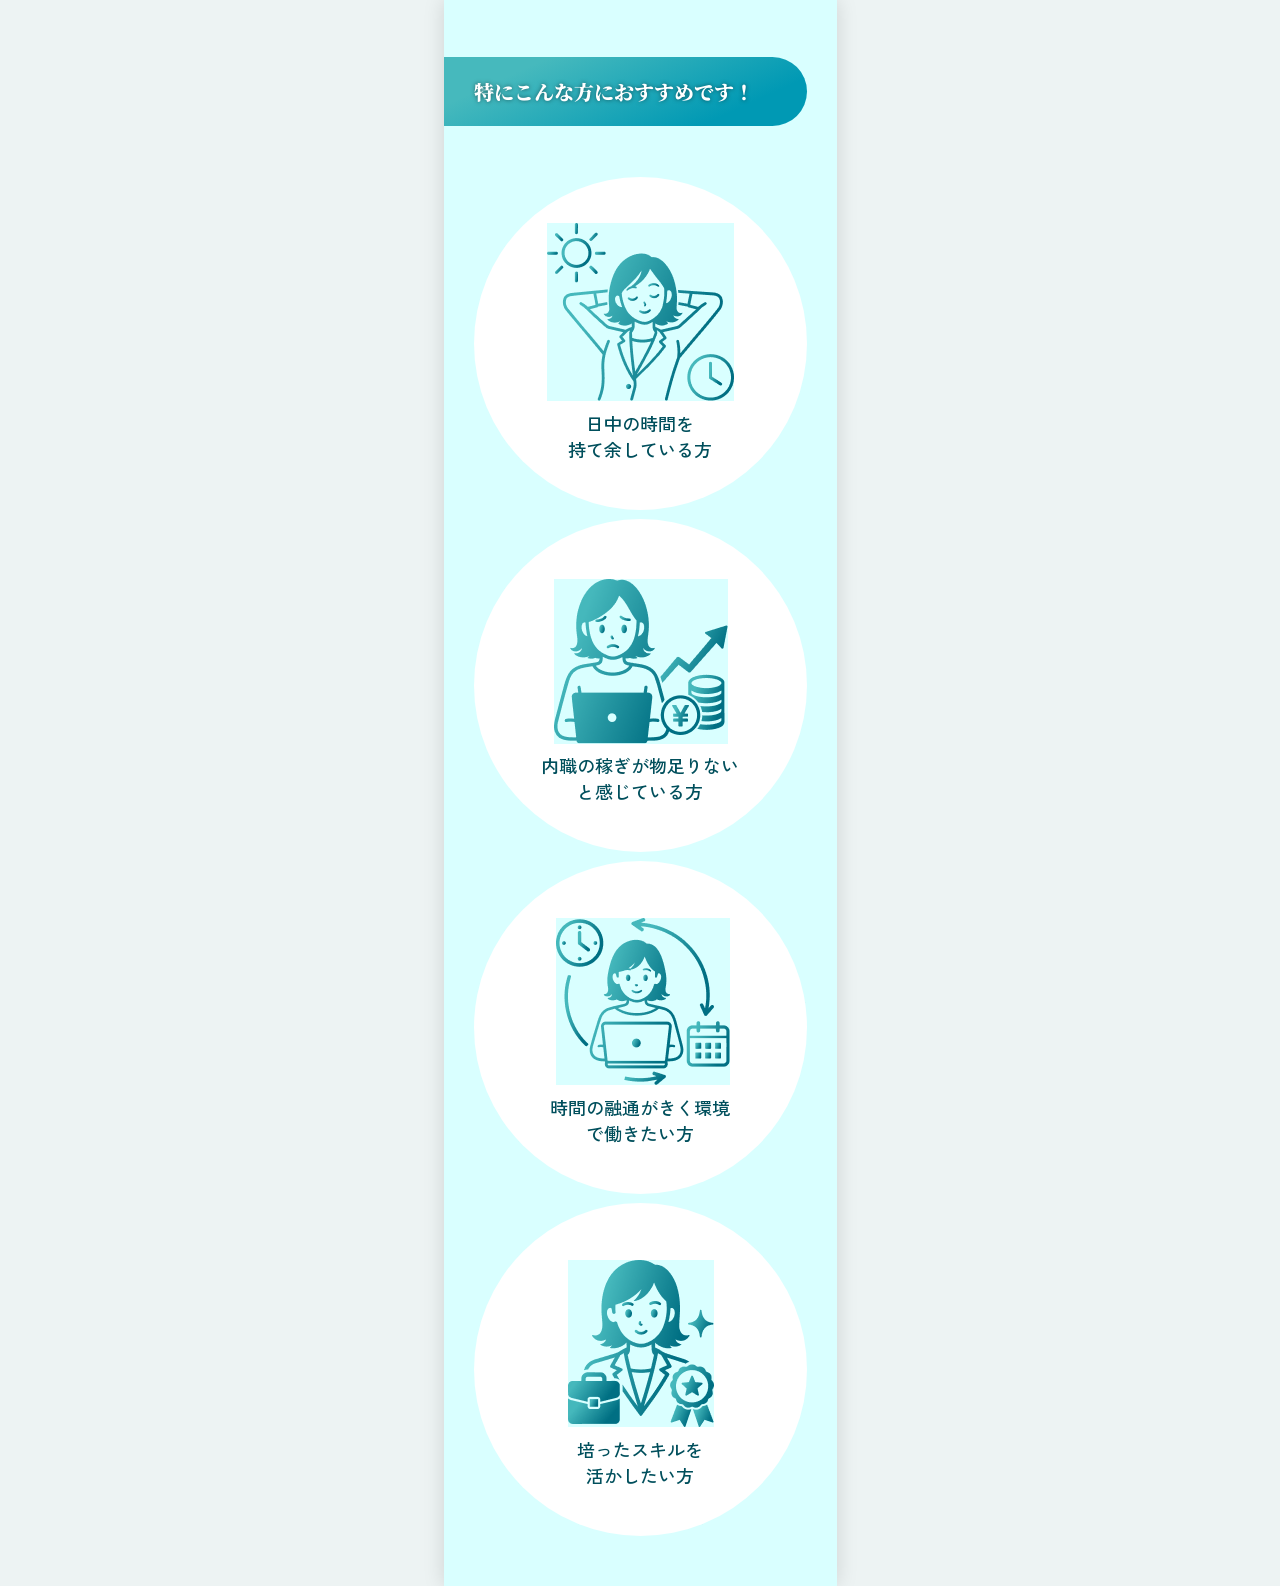
==== qa-preview.html @ c824bac7 "Add isolated visual QA preview" ====
<!doctype html>
<html lang="ja">
<head>
  <meta charset="utf-8">
  <meta name="viewport" content="width=device-width, initial-scale=1">
  <link rel="preconnect" href="https://fonts.googleapis.com">
  <link rel="preconnect" href="https://fonts.gstatic.com" crossorigin>
  <link href="https://fonts.googleapis.com/css2?family=Inter:wght@500;700&family=Noto+Serif+JP:wght@700;900&family=Zen+Kaku+Gothic+New:wght@500;700&display=swap" rel="stylesheet">
  <link rel="stylesheet" href="styles.css">
  <link rel="stylesheet" href="figma-overrides.css">
  <link rel="stylesheet" href="scroll-fix.css">
  <link rel="stylesheet" href="figma-sections.css">
  <link rel="stylesheet" href="figma-remaining.css?v=1771f45">
</head>
<body>
  <main id="qa" class="page"></main>
  <script>
    const key = new URLSearchParams(location.search).get('section') || 'recommend';
    const selectors = { recommend: '.recommend', thanks: '.thanks', requirements: '.requirements' };
    fetch('index.html?v=21c0fcc').then(r => r.text()).then(html => {
      const doc = new DOMParser().parseFromString(html, 'text/html');
      const section = doc.querySelector(selectors[key]);
      if (section) document.querySelector('#qa').append(section);
    });
  </script>
</body>
</html>
---- styles.css ----
:root{--teal:#1dcece;--deep:#004f5c;--aqua:#d9ffff;--gold:#dbA100}*{box-sizing:border-box}html,body{margin:0;background:#edf3f3;color:#3f3f3f;font-family:'Zen Kaku Gothic New',sans-serif}.page{width:min(100%,393px);margin:auto;background:white;overflow:hidden}.header{height:70px;padding:11px 14px 11px 20px;display:flex;gap:11px;align-items:center;background:linear-gradient(145deg,#46b9bd,#0099b4)}.logo{width:224px;height:48px;object-fit:contain}.phone{width:124px;height:46px;display:grid;place-items:center;background:white;border-radius:12px;box-shadow:1px 2px #004f5c,0 0 4px #0008;color:#111;text-decoration:none;font-size:20px}.hero{height:531px;position:relative;background:#dafff5}.hero-photo{position:absolute;width:602px;height:401px;left:50%;transform:translateX(-50%);object-fit:cover}.hero:after{content:"";position:absolute;inset:260px 0 120px;background:linear-gradient(transparent,#fff)}.hero-copy{position:absolute;z-index:1;top:160px;left:0;width:315px;padding:67px 0 0 30px;background:linear-gradient(90deg,#ffffffc9,#fff0);font:900 31px/1.35 'Noto Serif JP';color:var(--teal);text-shadow:1px 1px white}.hero-copy span{display:block}.hero-copy strong{display:block;width:342px;margin:8px 0 0 -58px;padding:3px 0 5px 58px;font-size:25px;line-height:1.45;background:linear-gradient(105deg,#ffd86d,#ffbb00,#dba100,#ffbb00,#ffd86d);color:var(--teal)}.badges{position:absolute;z-index:2;left:18px;bottom:24px;display:flex;gap:11px}.badges b{width:112px;height:112px;border-radius:50%;display:grid;place-items:center;text-align:center;background:linear-gradient(135deg,#46b9bd,#0099b4);border:3px solid white;box-shadow:0 0 5px #0005;color:white;font:900 19px/1.4 'Noto Serif JP'}.photo-section{position:relative;color:white;text-align:center;background-size:cover;background-position:center}.photo-section:before{content:"";position:absolute;inset:0;background:#1dcece30}.intro{height:320px;background-image:linear-gradient(#0001,#004f5ca8),url('assets/intro.jpg');padding-top:68px}.light-title{position:relative;font:900 20px/1.45 'Noto Serif JP';color:#ffc83d;text-shadow:0 0 6px white}.intro p{position:relative;width:313px;margin:16px auto;font-size:16px;line-height:1.45;text-shadow:0 0 4px #000}.section-lines{position:relative;background-color:white;background-image:linear-gradient(30deg,transparent 45%,#1dcece14 46%,transparent 64%)}.income{height:762px;padding-top:64px}.ribbon{width:363px;margin:0 0 45px;padding:6px 30px 7px;border-radius:0 100px 100px 0;background:linear-gradient(145deg,#46b9bd,#0099b4);color:white;font:900 20px/1.45 'Noto Serif JP';text-shadow:0 0 4px #0008}.card{position:relative;width:333px;margin:auto;border-radius:10px;background:white;box-shadow:0 0 5px #0006}.card small{position:absolute;top:-13px;left:111px;width:111px;height:26px;border-radius:10px;background:white;box-shadow:0 0 4px #0005;color:#007083;font-weight:700;font-size:16px;display:grid;place-items:center}.example{height:184px;padding:39px 15px 18px;text-align:center;color:var(--deep)}.example p{margin:0 0 7px}.example div{font-weight:700;line-height:1.65}.example strong{font:700 24px sans-serif;background:linear-gradient(#dba100,#f5ca53,#dba100);background-clip:text;color:transparent}.example em{font-style:normal}.center{text-align:center;line-height:1.45}.income>.center{margin:24px auto 39px}.schedule{height:184px;padding:24px 20px}.schedule dl{display:grid;grid-template-columns:55px 1fr;margin:0;color:var(--deep);line-height:32px}.schedule dt{font-weight:700;font-size:18px}.schedule dd{margin:0;font-size:14px;border-left:3px solid var(--teal);padding-left:15px}.target{height:540px;padding-top:61px;background-color:var(--aqua)}.target .ribbon{margin-bottom:30px}.target>.center{width:333px;font-size:15px}.target strong{color:#008ca2}.checklist{height:160px;margin-top:22px;padding:18px 25px;list-style:none;color:#007083}.checklist li{position:relative;padding-left:27px;margin:4px 0;font-size:14px;line-height:1.45}.checklist li:before{content:'☑';position:absolute;left:0;color:#f0ad19;font-size:20px}.target .note{font-size:14px}.recommend{height:1586px;padding-top:57px;background:linear-gradient(#e2ffff,#cfffff)}.recommend .ribbon{margin-bottom:50px}.recommend-list article{width:333px;height:333px;margin:0 auto 9px;border:1px solid #91dddd;border-radius:50%;background:#fff;text-align:center;padding-top:44px}.line-icon{height:180px;color:#00aeba;font:700 88px/1 sans-serif;display:flex;align-items:center;justify-content:center}.line-icon span{font-size:70px;margin-left:-15px}.recommend h3{margin:5px 0;color:var(--deep);font-size:18px;line-height:1.45}.thanks{height:253px;background-image:linear-gradient(#004f5c66,#004f5c66),url('assets/thanks.jpg');padding-top:84px}.requirements{padding:42px 16px 80px}.requirements>h2{text-align:center;color:var(--deep);font:700 24px 'Noto Serif JP';margin:0 0 25px}.requirements-card{border:1px solid #aaa;border-radius:10px;padding:40px 10px 45px}.requirements-card section{padding:0 10px 15px;color:var(--deep);font-size:15px;line-height:1.45}.requirements h3{display:inline-block;margin:0 0 5px;padding:4px 25px;border-radius:40px;background:linear-gradient(145deg,#46b9bd,#0099b4);color:white;font:700 20px 'Noto Serif JP';text-shadow:0 0 2px #0008}.requirements p,.requirements ul{margin:0 0 9px;padding-left:0}.requirements ul{list-style-position:inside}.requirements hr{height:2px;border:0;background:#34bdc5;margin:5px 0 25px}.line-cta{width:273px;height:70px;margin:5px auto 0;border-radius:14px;display:flex;align-items:center;justify-content:center;gap:18px;background:linear-gradient(145deg,#46b9bd,#0099b4);box-shadow:2px 2px 2px #0006;color:white;text-decoration:none;font:900 21px 'Noto Serif JP'}.line-cta span{font-size:15px}footer{height:215px;padding-top:25px;text-align:center;background:linear-gradient(135deg,#46b9bd,#0099b4);color:white;font-size:14px}@media(min-width:394px){.page{box-shadow:0 0 20px #0002}}
---- figma-overrides.css ----
/* Figma 63:371 — accounting staff introduction */
.intro{position:relative;width:393px;height:320px;overflow:hidden;background:#fff;color:#fff;text-align:center;padding:0}
.intro__photo{position:absolute;left:-45px;top:-2px;width:484px;height:322px;object-fit:cover;opacity:.4}
.intro__tint{position:absolute;left:-54px;top:-2px;width:502px;height:322px;background:rgba(29,206,206,.1)}
.intro__flare{position:absolute;left:14px;top:45px;width:365px;height:131px;pointer-events:none}
.intro__flare-glow-wrap{position:absolute;left:-25px;top:-30px;width:421px;height:198px}
.intro__flare-glow{position:absolute;left:-200px;top:-200px;width:821px;height:598px;max-width:none}
.intro__flare-line-wrap{position:absolute;left:0;top:54px;width:365px;height:36px;overflow:hidden;opacity:.8}
.intro__flare-line{display:block;width:365px;height:36px;max-width:none}
.intro__flare-light{position:absolute;left:78px;top:10px;width:206px;height:120px}
.intro__flare-radius{position:absolute;left:65px;top:-11px;width:232px;height:163px;mix-blend-mode:overlay}
.intro__title{position:absolute;z-index:2;left:50%;top:70px;transform:translateX(-50%);width:max-content;margin:0;font-family:'Noto Serif JP',serif;font-size:20px;font-weight:900;line-height:normal;letter-spacing:0;color:#e6a600;text-align:center;-webkit-text-stroke:0;paint-order:normal;text-shadow:none;filter:drop-shadow(0 0 1px rgba(255,255,255,1)) drop-shadow(0 0 2px rgba(255,255,255,.9))}
.intro__title span{display:block;background:linear-gradient(180deg,#ffd86d 0%,#f3b116 34%,#c98200 58%,#ffc42b 78%,#d98f00 100%);background-clip:text;-webkit-background-clip:text;-webkit-text-fill-color:transparent}
.intro p.intro__body{position:absolute;z-index:2;left:50%;top:179px;transform:translateX(-50%);width:313px;margin:0;font-family:'Zen Kaku Gothic New',sans-serif;font-size:16px;font-weight:500;line-height:normal;text-align:center;color:#fff;text-shadow:0 1px 2px rgba(0,68,78,.72)}
.intro:before,.intro:after{content:"";position:absolute;z-index:3;left:0;width:393px;height:35px;pointer-events:none}
.intro:before{top:-1px;background:linear-gradient(to bottom,#fff,rgba(255,255,255,0))}
.intro:after{bottom:0;background:linear-gradient(to bottom,rgba(255,255,255,0),#fff)}
---- scroll-fix.css ----
html,
body {
  min-height: 100%;
  overflow-x: hidden;
  overflow-y: auto;
  overscroll-behavior-y: auto;
  touch-action: pan-y;
}

.page {
  overflow-x: hidden;
  overflow-y: visible;
}
---- figma-sections.css ----
.income,
.target {
  position: relative;
  width: 393px;
  overflow: hidden;
  padding: 0;
}

.income {
  height: 762px;
  background: #fff;
}

.income__stripe {
  position: absolute;
  z-index: 0;
  display: block;
  height: 103px;
  background: linear-gradient(90deg, rgba(29,206,206,.2), rgba(29,206,206,0));
  transform: rotate(-30deg);
  transform-origin: center;
}

.income__stripe--1 { left: -173px; top: 140px; width: 480px; }
.income__stripe--2 { left: -60px; top: 275px; width: 619px; height: 186px; }
.income__stripe--3 { left: -205px; top: 520px; width: 619px; }
.income__stripe--4 { left: 205px; top: 620px; width: 283px; height: 98px; }

.income__glow {
  position: absolute;
  z-index: 0;
  left: 2px;
  top: 333px;
  width: 389px;
  height: 190px;
  max-width: none;
}

.income .ribbon,
.target .ribbon {
  position: absolute;
  z-index: 2;
  left: 0;
  width: 363px;
  height: 69px;
  margin: 0;
  padding: 5px 0 6px 30px;
  border-radius: 0 100px 100px 0;
  background: linear-gradient(155.4deg, #46b9bd 20.658%, #0099b4 79.342%);
  color: #fff;
  font-family: 'Noto Serif JP', serif;
  font-size: 20px;
  font-weight: 900;
  line-height: normal;
  text-align: left;
  text-shadow: 0 0 4px rgba(0,0,0,.5);
}

.income .ribbon { top: 64px; }

.income .card,
.target .card {
  position: absolute;
  z-index: 2;
  left: 30px;
  width: 333px;
  margin: 0;
  border-radius: 10px;
  background: #fff;
  box-shadow: 0 0 4px rgba(0,0,0,.5);
}

.income .card small {
  position: absolute;
  z-index: 3;
  left: 111px;
  top: -13px;
  width: 111px;
  height: 26px;
  border-radius: 10px;
  background: #fff;
  box-shadow: 0 0 4px rgba(0,0,0,.5);
  color: #007083;
  font: 700 16px/26px 'Zen Kaku Gothic New', sans-serif;
  text-align: center;
}

.income .example {
  top: 178px;
  height: 184px;
  padding: 0;
  color: #004f5c;
  text-align: center;
}

.example p { position: absolute; width: 100%; margin: 0; }
.example__lead { top: 42px; font: 500 16px/normal 'Zen Kaku Gothic New', sans-serif; }
.example__formula { top: 79px; font: 700 18px/normal Inter, sans-serif; white-space: nowrap; }
.example__total { top: 119px; font: 700 16px/normal 'Zen Kaku Gothic New', sans-serif; white-space: nowrap; }
.example .gold { background: linear-gradient(166.2deg,#dba100 20.658%,#f5ca53 50.564%,#dba100 79.342%); background-clip: text; -webkit-background-clip: text; color: transparent; -webkit-text-fill-color: transparent; }
.example .gold--large { font-family: Inter, sans-serif; font-size: 24px; font-weight: 700; }
.example .gold--label { font-family: 'Zen Kaku Gothic New', sans-serif; }
.example .operator { margin: 0 4px; color: #004f5c; font-size: 20px; }

.income__copy {
  position: absolute;
  z-index: 2;
  left: 30px;
  top: 389px;
  width: 333px;
  margin: 0;
  color: #3f3f3f;
  font: 500 16px/20px 'Zen Kaku Gothic New', sans-serif;
  text-align: center;
}

.income .schedule {
  top: 509px;
  height: 184px;
  padding: 0;
}

.schedule__timeline {
  position: absolute;
  left: 20px;
  top: 41px;
  width: 7px;
  height: 103px;
}

.income .schedule dl {
  position: absolute;
  left: 37px;
  top: 27px;
  display: grid;
  grid-template-columns: 75px 1fr;
  width: 273px;
  margin: 0;
  color: #004f5c;
  line-height: 34px;
}

.income .schedule dt { font: 700 19px/34px 'Zen Kaku Gothic New', sans-serif; }
.income .schedule dd { margin: 0; padding: 0; border: 0; font: 500 15px/34px 'Zen Kaku Gothic New', sans-serif; white-space: nowrap; }

.target {
  height: 540px;
  background: #d9ffff;
}

.target__glow {
  position: absolute;
  z-index: 0;
  left: 20px;
  top: 87px;
  width: 354px;
  height: 507px;
  max-width: none;
}

.target .ribbon {
  top: 61px;
  padding-top: 20px;
}

.target__intro {
  position: absolute;
  z-index: 2;
  left: 31px;
  top: 165px;
  width: 330px;
  margin: 0;
  color: #3f3f3f;
  font: 500 16px/normal 'Zen Kaku Gothic New', sans-serif;
  text-align: center;
}

.target__intro strong {
  background: linear-gradient(153.3deg,#46b9bd 20.658%,#0099b4 79.342%);
  background-clip: text;
  -webkit-background-clip: text;
  color: transparent;
  -webkit-text-fill-color: transparent;
  font-weight: 700;
}

.target__rule {
  position: absolute;
  z-index: 2;
  left: 50px;
  top: 231px;
  width: 285px;
  height: 2px;
  background: linear-gradient(179deg,#46b9bd 20.658%,#0099b4 79.342%);
}

.target .checklist {
  top: 260px;
  height: 160px;
  padding: 18px 20px 12px 28px;
  list-style: none;
  color: #004f5c;
}

.target .checklist li {
  position: relative;
  min-height: 35px;
  margin: 0 0 1px;
  padding-left: 29px;
  font: 500 15px/normal 'Zen Kaku Gothic New', sans-serif;
}

.target .checklist li::before { content: none; }
.target .checklist img { position: absolute; left: 2px; top: 2px; width: 21px; height: 19px; }

.target .note {
  position: absolute;
  z-index: 2;
  left: 31px;
  top: 446px;
  width: 330px;
  margin: 0;
  color: #3f3f3f;
  font: 500 16px/normal 'Zen Kaku Gothic New', sans-serif;
  text-align: center;
}
---- figma-remaining.css ----
.recommend {
  position: relative;
  width: 393px;
  height: 1586px;
  overflow: hidden;
  padding: 0;
  background: #d9ffff;
}

.recommend .ribbon {
  position: absolute;
  z-index: 2;
  left: 0;
  top: 57px;
  width: 363px;
  height: 69px;
  margin: 0;
  padding: 20px 0 0 30px;
  border-radius: 0 100px 100px 0;
  background: linear-gradient(155.4deg,#46b9bd 20.658%,#0099b4 79.342%);
  color: #fff;
  font: 900 20px/normal 'Noto Serif JP',serif;
  text-align: left;
  text-shadow: 0 0 4px rgba(0,0,0,.5);
}

.recommend-list article {
  position: absolute;
  left: 30px;
  width: 333px;
  height: 333px;
  margin: 0;
  padding: 0;
  border: 0;
  border-radius: 50%;
  background: #fff url('assets/recommend-circle.svg') center/341px 341px no-repeat;
  text-align: center;
}

.recommend-list article:nth-child(1) { top: 177px; }
.recommend-list article:nth-child(2) { top: 519px; }
.recommend-list article:nth-child(3) { top: 861px; }
.recommend-list article:nth-child(4) { top: 1203px; }

.recommend-list article img { position: absolute; object-fit: contain; }
.recommend-list article:nth-child(1) img { left: 73px; top: 46px; width: 187px; height: 178px; }
.recommend-list article:nth-child(2) img { left: 80px; top: 60px; width: 174px; height: 165px; }
.recommend-list article:nth-child(3) img { left: 82px; top: 57px; width: 174px; height: 167px; }
.recommend-list article:nth-child(4) img { left: 94px; top: 57px; width: 146px; height: 167px; }

.recommend-list h3 {
  position: absolute;
  left: 39px;
  top: 233px;
  width: 255px;
  margin: 0;
  color: #004f5c;
  font: 500 18px/normal 'Zen Kaku Gothic New',sans-serif;
  text-align: center;
}

.thanks {
  position: relative;
  width: 393px;
  height: 253px;
  overflow: hidden;
  background: #fff;
}

.thanks__photo { position: absolute; left: -62px; top: 0; width: 518px; height: 253px; object-fit: cover; object-position: bottom; }
.thanks__tint { position: absolute; left: -54px; top: -26px; width: 502px; height: 322px; background: rgba(29,206,206,.1); }
.thanks__flare { position: absolute; left: 14px; top: 61px; width: 365px; height: 131px; pointer-events: none; }
.thanks__glow { position: absolute; left: -212px; top: -224px; width: 821px; height: 598px; max-width: none; }
.thanks__center-glow { position: absolute; left: -132px; top: -187px; width: 821px; height: 598px; max-width: none; }
.thanks__line-wrap { position: absolute; left: 0; top: 54px; width: 365px; height: 36px; overflow: hidden; opacity: .8; }
.thanks__line { display: block; width: 365px; height: 36px; max-width: none; }
.thanks__light { position: absolute; left: 78px; top: 10px; width: 206px; height: 120px; }
.thanks__radius { position: absolute; left: 65px; top: -11px; width: 232px; height: 163px; mix-blend-mode: overlay; }

.thanks__title {
  position: absolute;
  z-index: 2;
  left: 50%;
  top: 86px;
  transform: translateX(-50%);
  width: max-content;
  margin: 0;
  color: #e6a600;
  font: 900 20px/normal 'Noto Serif JP',serif;
  text-align: center;
  filter: drop-shadow(0 0 1px #fff) drop-shadow(0 0 3px rgba(255,255,255,.95));
}

.thanks__title span {
  display: block;
  background: linear-gradient(106.2deg,#ffd86d 10.747%,#ffbb00 23.202%,#dba100 48.49%,#ffbb00 72.269%,#ffd86d 88.498%);
  background-clip: text;
  -webkit-background-clip: text;
  -webkit-text-fill-color: transparent;
}

.thanks::before,
.thanks::after { content: ''; position: absolute; z-index: 3; left: 0; width: 393px; height: 35px; pointer-events: none; }
.thanks::before { top: 0; background: linear-gradient(to bottom,#d9ffff,rgba(217,255,255,0)); }
.thanks::after { bottom: 0; background: linear-gradient(to bottom,rgba(255,255,255,0),#fff); }

footer {
  width: 393px;
  height: 215px;
  padding-top: 25px;
  background: linear-gradient(127.2deg,#46b9bd 20.658%,#0099b4 79.342%);
  color: #fff;
  font: 500 16px/normal Inter,sans-serif;
  text-align: center;
  text-shadow: 0 0 4px rgba(0,0,0,.25);
}

.requirements {
  position: relative;
  width: 393px;
  height: 2402px;
  overflow: hidden;
  padding: 0;
  background: #fff;
}

.requirements > h2 {
  position: absolute;
  left: 0;
  top: 47px;
  width: 393px;
  margin: 0;
  color: #004f5c;
  font: 700 24px/normal 'Noto Serif JP',serif;
  text-align: center;
}

.requirements-card {
  position: absolute;
  left: 16px;
  top: 107px;
  width: 361px;
  height: 2214px;
  padding: 0;
  border: 0;
  border-radius: 20px;
  background: #fff;
  box-shadow: 0 0 2px rgba(0,0,0,.5);
}

.requirements-card > section {
  position: absolute;
  left: 11px;
  width: 339px;
  margin: 0;
  padding: 0 0 0 20px;
  color: #004f5c;
  font: 500 15px/normal 'Zen Kaku Gothic New',sans-serif;
}

.requirements-card > section:nth-of-type(1) { top: 50px; width: 170px; height: 64px; }
.requirements-card > section:nth-of-type(2) { top: 139px; width: 130px; height: 64px; }
.requirements-card > section:nth-of-type(3) { top: 228px; width: 319px; height: 278px; }
.requirements-card > section:nth-of-type(4) { top: 556px; width: 339px; height: 108px; }
.requirements-card > section:nth-of-type(5) { top: 689px; width: 280px; height: 152px; }
.requirements-card > section:nth-of-type(6) { top: 891px; width: 319px; height: 86px; }
.requirements-card > section:nth-of-type(7) { top: 1002px; width: 280px; height: 262px; }
.requirements-card > section:nth-of-type(8) { top: 1289px; width: 280px; height: 108px; }
.requirements-card > section:nth-of-type(9) { top: 1422px; width: 312px; height: 111px; }
.requirements-card > section:nth-of-type(10) { top: 1558px; width: 312px; height: 65px; }
.requirements-card > section:nth-of-type(11) { top: 1673px; width: 339px; height: 262px; }
.requirements-card > section:nth-of-type(12) { top: 1960px; width: 339px; height: 64px; }

.requirements-card h3 {
  display: inline-flex;
  align-items: center;
  justify-content: center;
  height: 37px;
  margin: 0 0 5px;
  padding: 4px 25px;
  border-radius: 37px;
  background: linear-gradient(145.6deg,#46b9bd 20.658%,#0099b4 79.342%);
  color: #fff;
  font: 700 20px/normal 'Noto Serif JP',serif;
  text-shadow: 0 0 2px rgba(0,0,0,.5);
  white-space: nowrap;
}

.requirements-card p,
.requirements-card ul {
  margin: 0;
  padding: 0;
  color: #004f5c;
  font: 500 15px/normal 'Zen Kaku Gothic New',sans-serif;
}

.requirements-card ul { list-style: none; }
.requirements-card li { margin: 0; padding: 0; }
.requirements-card li::before { content: '・'; }
.requirements-card > section:nth-of-type(3) p:last-child { font-size: 12px; }
.requirements-card > section:nth-of-type(9) p,
.requirements-card > section:nth-of-type(10) p { font-size: 16px; }
.requirements-card > section:nth-of-type(9) p,
.requirements-card > section:nth-of-type(10) p { line-height: 23px; }

.requirements-card hr {
  position: absolute;
  left: 11px;
  width: 339px;
  height: 2px;
  margin: 0;
  border: 0;
  background: linear-gradient(90deg,#46b9bd,#0099b4);
}

.requirements-card hr:nth-of-type(1) { top: 531px; }
.requirements-card hr:nth-of-type(2) { top: 866px; }
.requirements-card hr:nth-of-type(3) { top: 1648px; }

.requirements .line-cta {
  position: absolute;
  left: 44px;
  top: 2074px;
  width: 273px;
  height: 70px;
  margin: 0;
  border-radius: 14px;
  background: linear-gradient(148.4deg,#46b9bd 20.658%,#0099b4 79.342%);
  box-shadow: 2px 2px 2px rgba(0,0,0,.5);
  color: #fff;
  font: 900 22px/normal 'Noto Serif JP',serif;
  text-shadow: 0 0 4px rgba(0,0,0,.5);
}

.requirements .line-cta span {
  position: absolute;
  right: 28px;
  top: 23px;
  width: 26px;
  height: 26px;
  overflow: hidden;
  background: url('assets/line-arrow.svg') center/contain no-repeat;
  color: transparent;
  font-size: 0;
}
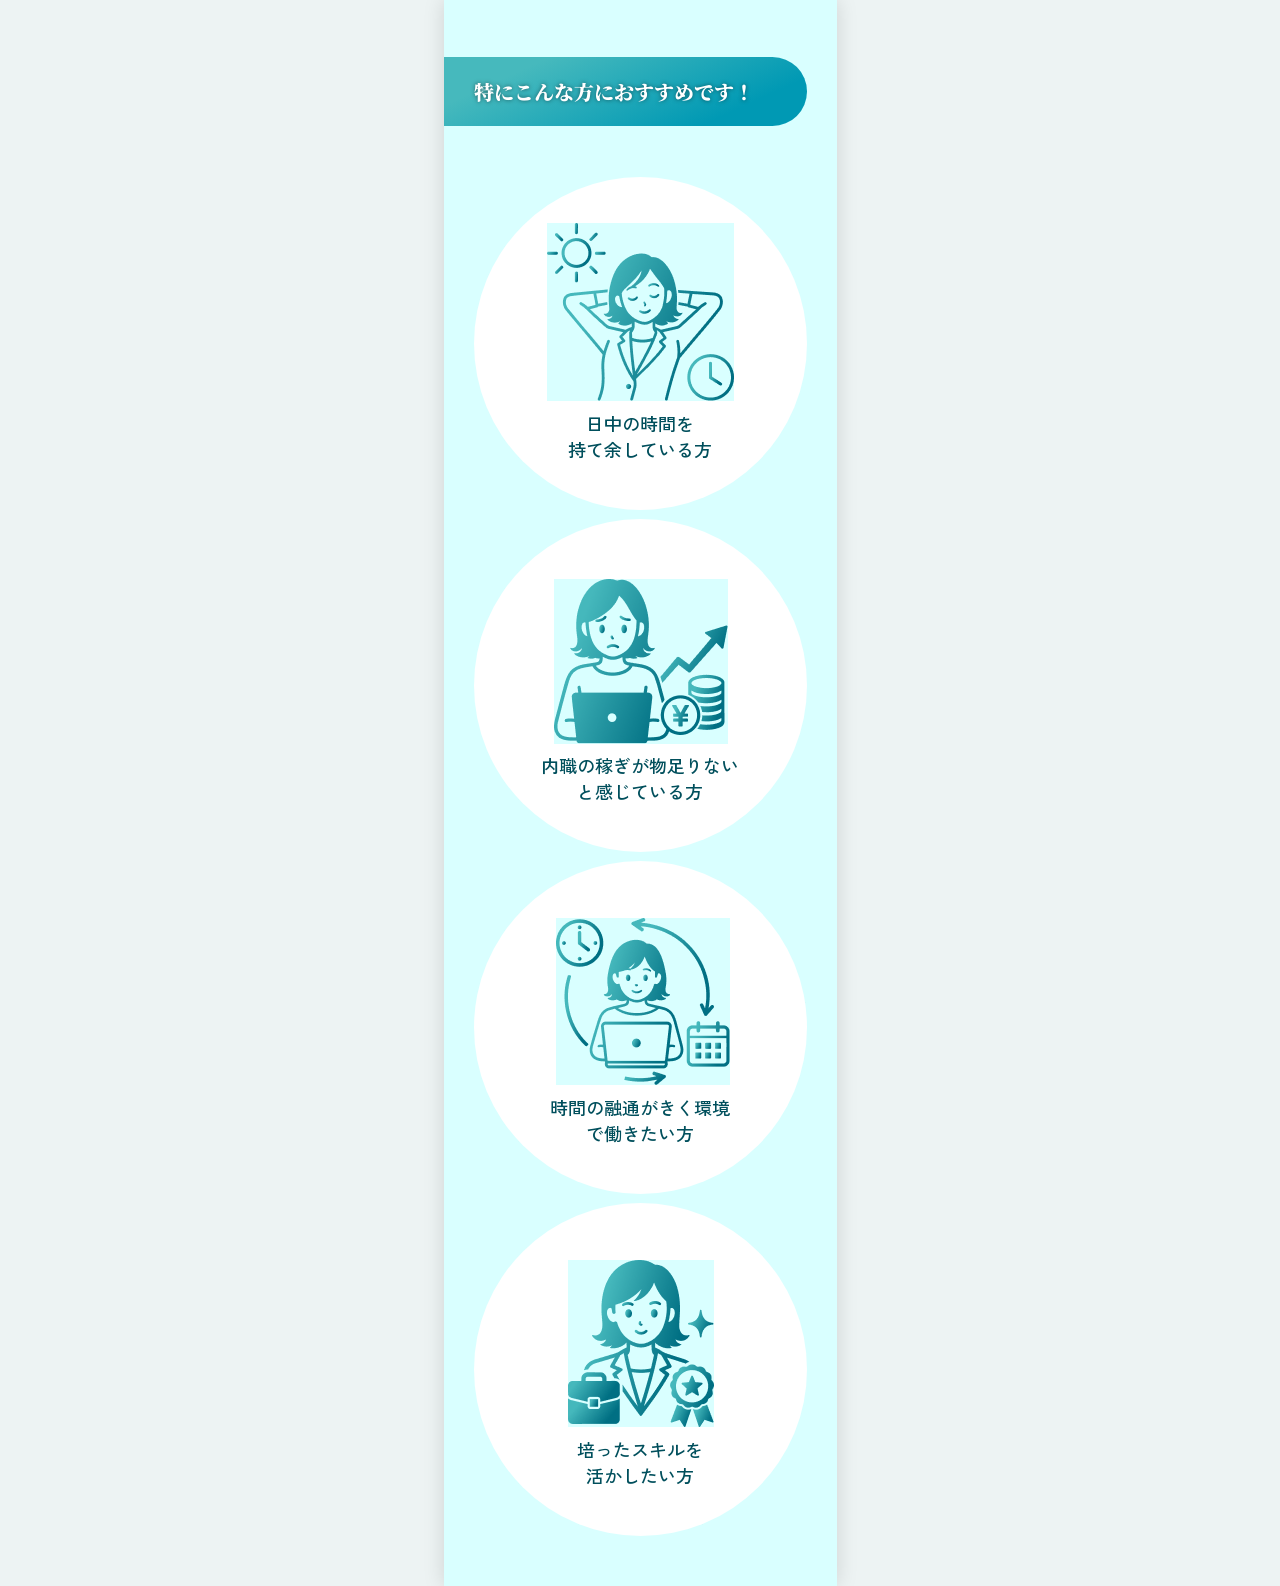
==== commit 149e452f: "Blend recommendation artwork cleanly" ====
--- a/qa-preview.html
+++ b/qa-preview.html
@@ -10,7 +10,7 @@
   <link rel="stylesheet" href="figma-overrides.css">
   <link rel="stylesheet" href="scroll-fix.css">
   <link rel="stylesheet" href="figma-sections.css">
-  <link rel="stylesheet" href="figma-remaining.css?v=1771f45">
+  <link rel="stylesheet" href="figma-remaining.css?v=2">
 </head>
 <body>
   <main id="qa" class="page"></main>
--- a/figma-remaining.css
+++ b/figma-remaining.css
@@ -42,7 +42,7 @@
 .recommend-list article:nth-child(3) { top: 861px; }
 .recommend-list article:nth-child(4) { top: 1203px; }
 
-.recommend-list article img { position: absolute; object-fit: contain; }
+.recommend-list article img { position: absolute; object-fit: contain; mix-blend-mode: multiply; }
 .recommend-list article:nth-child(1) img { left: 73px; top: 46px; width: 187px; height: 178px; }
 .recommend-list article:nth-child(2) img { left: 80px; top: 60px; width: 174px; height: 165px; }
 .recommend-list article:nth-child(3) img { left: 82px; top: 57px; width: 174px; height: 167px; }
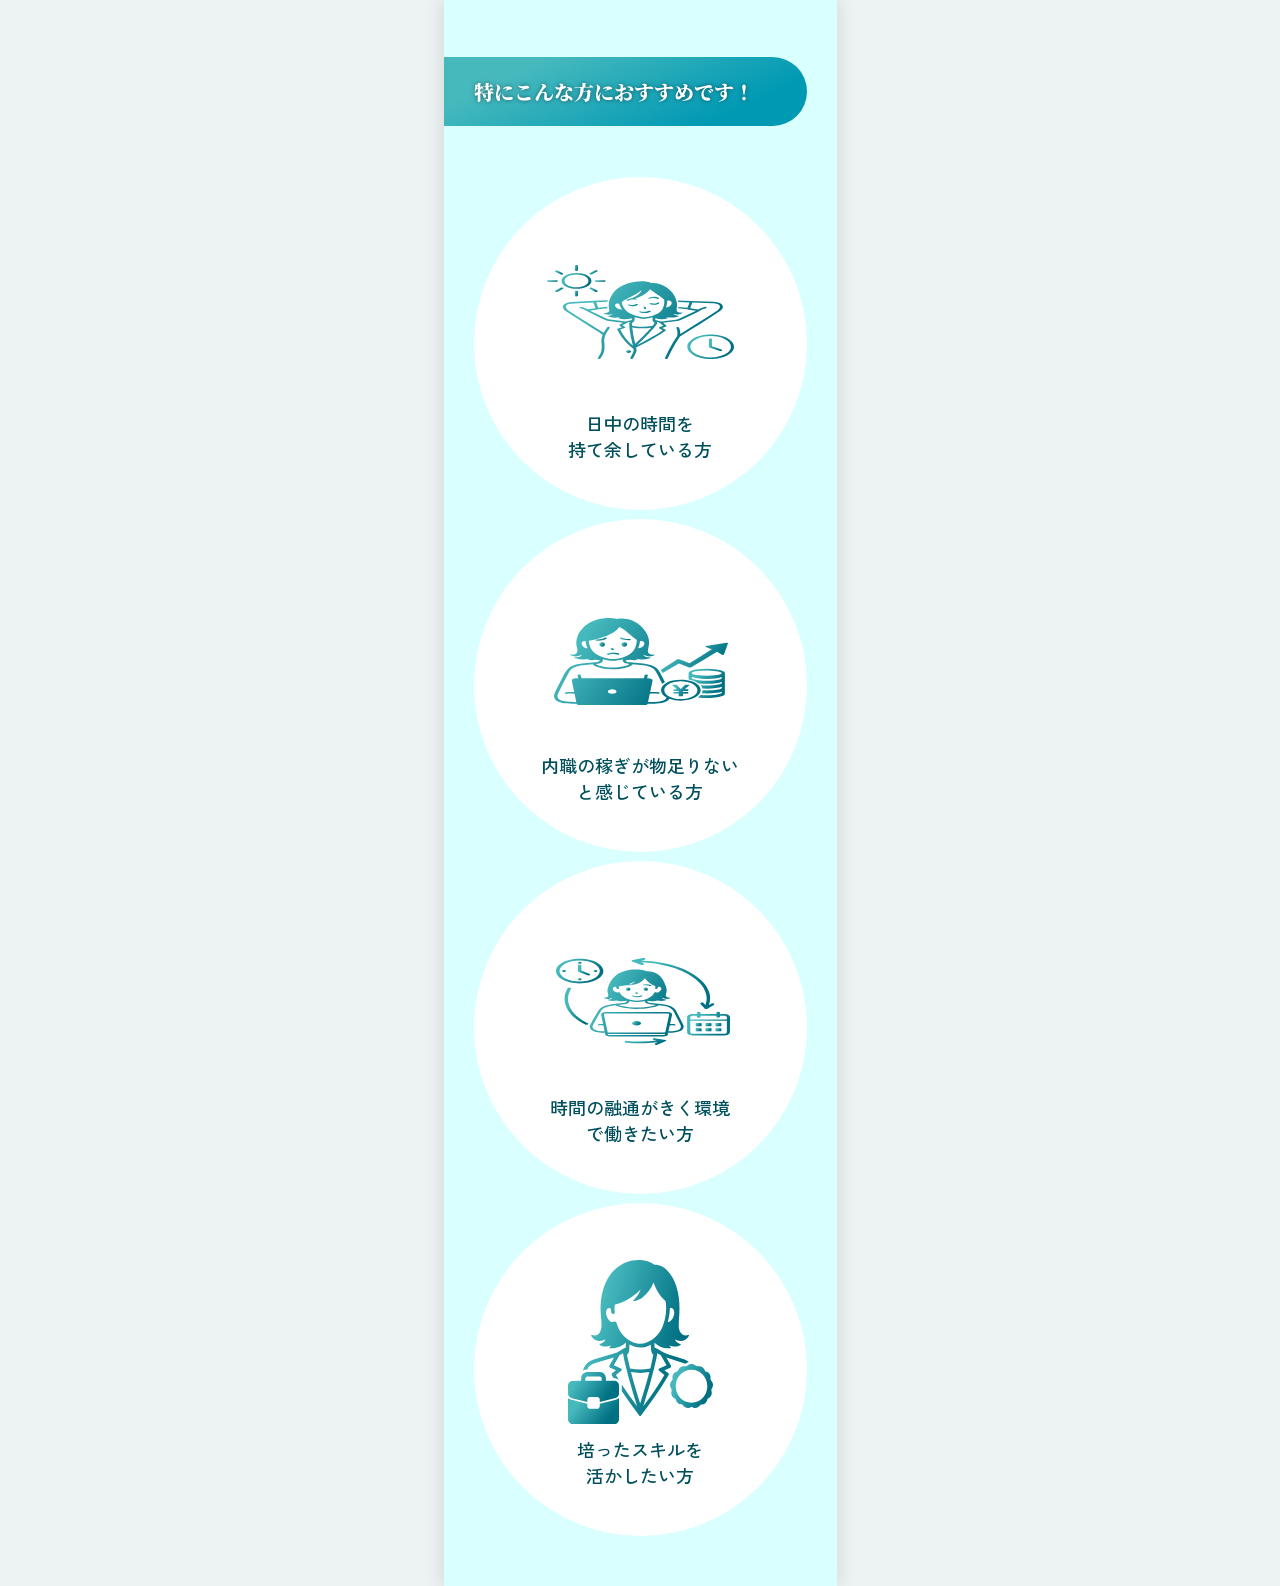
==== commit b51ba2fc: "Use transparent recommendation artwork" ====
--- a/qa-preview.html
+++ b/qa-preview.html
@@ -10,7 +10,7 @@
   <link rel="stylesheet" href="figma-overrides.css">
   <link rel="stylesheet" href="scroll-fix.css">
   <link rel="stylesheet" href="figma-sections.css">
-  <link rel="stylesheet" href="figma-remaining.css?v=2">
+  <link rel="stylesheet" href="figma-remaining.css?v=3">
 </head>
 <body>
   <main id="qa" class="page"></main>
--- a/figma-remaining.css
+++ b/figma-remaining.css
@@ -42,11 +42,17 @@
 .recommend-list article:nth-child(3) { top: 861px; }
 .recommend-list article:nth-child(4) { top: 1203px; }
 
-.recommend-list article img { position: absolute; object-fit: contain; mix-blend-mode: multiply; }
-.recommend-list article:nth-child(1) img { left: 73px; top: 46px; width: 187px; height: 178px; }
-.recommend-list article:nth-child(2) img { left: 80px; top: 60px; width: 174px; height: 165px; }
-.recommend-list article:nth-child(3) img { left: 82px; top: 57px; width: 174px; height: 167px; }
-.recommend-list article:nth-child(4) img { left: 94px; top: 57px; width: 146px; height: 167px; }
+.recommend-list .recommend__main { position: absolute; object-fit: contain; }
+.recommend-list article:nth-child(1) .recommend__main { left: 73px; top: 46px; width: 187px; height: 178px; }
+.recommend-list article:nth-child(2) .recommend__main { left: 80px; top: 60px; width: 174px; height: 165px; }
+.recommend-list article:nth-child(3) .recommend__main { left: 82px; top: 57px; width: 174px; height: 167px; }
+
+.recommend-skill { position: absolute; left: 94px; top: 57px; width: 146px; height: 167px; }
+.recommend-skill img { position: absolute; display: block; }
+.recommend-skill__person { left: 15.96px; top: 0; width: 105.51px; height: 155.95px; }
+.recommend-skill__case { left: 0; top: 138.4px; width: 51.81px; height: 25.56px; }
+.recommend-skill__case-detail { left: 0; top: 112.26px; width: 51.81px; height: 29.54px; }
+.recommend-skill__badge { left: 102.13px; top: 104.46px; width: 43.87px; height: 43.24px; }
 
 .recommend-list h3 {
   position: absolute;
